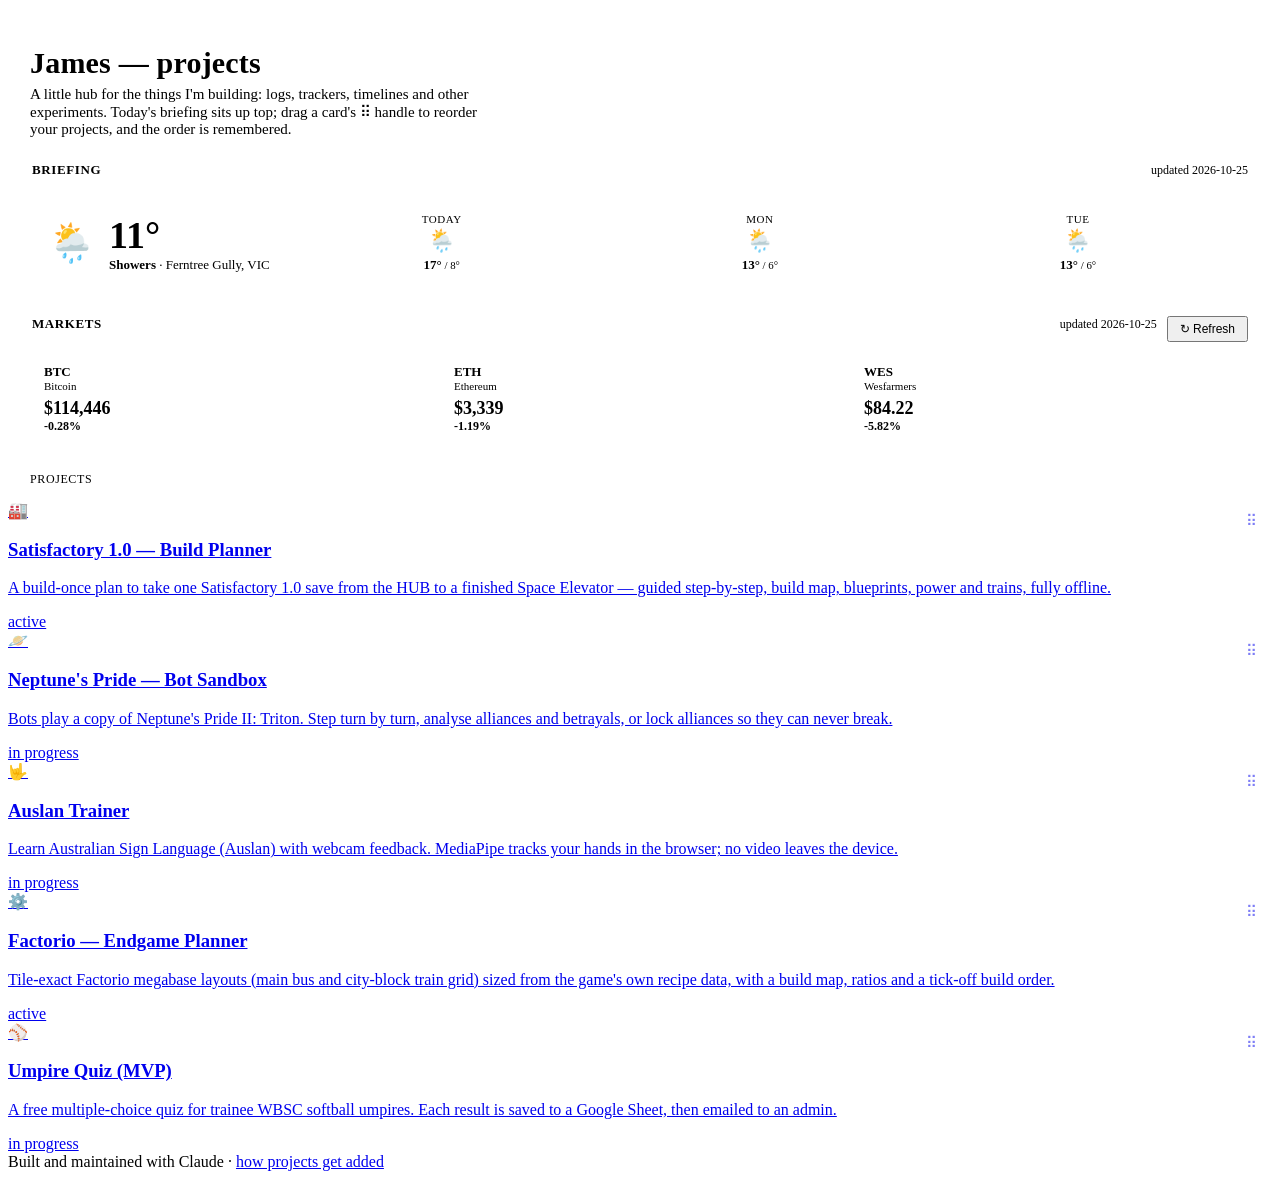
==== index.html @ 01be4ff9 "Add umpire quiz MVP: static quiz page + Apps Script backend Quiz page posts results as text/plain JS" ====
<!doctype html>
<html lang="en">
<head>
<meta charset="utf-8" />
<meta name="viewport" content="width=device-width, initial-scale=1" />
<title>jamessw · projects</title>
<link rel="stylesheet" href="assets/hub.css" />
<style>
  /* page-specific bits for the landing menu */
  .hero{max-width:var(--maxw);margin:0 auto;padding:38px 22px 6px}
  .hero h1{margin:0 0 6px;font-size:30px;letter-spacing:.2px}
  .hero p{margin:0;color:var(--muted);font-size:15px;max-width:60ch}

  .section-label{max-width:var(--maxw);margin:26px auto 0;padding:0 22px;
    color:var(--muted);font-size:12px;text-transform:uppercase;letter-spacing:.6px}

  /* ---- locked briefing + markets feed ---- */
  .feed{max-width:var(--maxw);margin:18px auto 0;padding:0 22px;display:flex;flex-direction:column;gap:18px}
  .feed .panel-head{display:flex;align-items:baseline;gap:10px;margin:0 2px 10px}
  .feed .panel-head h2{margin:0;font-size:13px;text-transform:uppercase;letter-spacing:.6px;color:var(--muted);font-weight:700}
  .feed .panel-head .grow{flex:1}
  .feed .panel-head .block-meta{color:var(--muted);font-size:12px}

  /* ---- briefing (weather) ---- */
  .wx{background:var(--panel);border:1px solid var(--line);border-radius:var(--radius);
    padding:16px 18px;box-shadow:var(--shadow);display:flex;align-items:center;gap:18px;flex-wrap:wrap}
  .wx .now{display:flex;align-items:center;gap:14px;min-width:200px}
  .wx .now .ico{font-size:38px;line-height:1}
  .wx .now .t{font-size:38px;font-weight:800;font-variant-numeric:tabular-nums}
  .wx .now .meta{color:var(--muted);font-size:13px}
  .wx .now .meta b{color:var(--text)}
  .wx .days{display:flex;gap:10px;flex:1;flex-wrap:wrap}
  .wx .day{background:var(--panel2);border:1px solid var(--line);border-radius:10px;
    padding:9px 12px;text-align:center;min-width:78px;flex:1}
  .wx .day .d{font-size:11px;color:var(--muted);text-transform:uppercase;letter-spacing:.05em}
  .wx .day .ic{font-size:22px;margin:3px 0}
  .wx .day .r{font-size:13px;font-weight:700;font-variant-numeric:tabular-nums}
  .wx .day .r small{color:var(--muted);font-weight:400}

  /* ---- markets ---- */
  .mk{display:grid;grid-template-columns:repeat(auto-fit,minmax(150px,1fr));gap:10px}
  .tick{background:var(--panel);border:1px solid var(--line);border-radius:12px;
    padding:12px 14px;box-shadow:var(--shadow)}
  .tick .code{font-size:13px;font-weight:700}
  .tick .nm{color:var(--muted);font-size:11px;margin-bottom:6px}
  .tick .px{font-size:18px;font-weight:800;font-variant-numeric:tabular-nums}
  .tick .pct{font-size:12px;font-weight:700;font-variant-numeric:tabular-nums}
  .mk-refresh{padding:4px 11px;font-size:12px;align-self:center}
  .mk-refresh[disabled]{opacity:.6;cursor:progress}
  .up{color:var(--green)} .down{color:var(--red)} .flat{color:var(--muted)}
  .blk-empty{color:var(--muted);font-size:13px;background:var(--panel);border:1px solid var(--line);
    border-radius:var(--radius);padding:14px 16px}

  /* ---- reorderable project cards ---- */
  #grid .card{position:relative}
  .card-grip{position:absolute;top:10px;right:10px;cursor:grab;color:var(--muted);font-size:15px;
    line-height:1;padding:3px 5px;border-radius:6px;touch-action:none;user-select:none;opacity:.5;
    transition:opacity .15s,color .15s,background .15s}
  .card-grip:hover{opacity:1;color:var(--text);background:var(--panel2)}
  .card.dragging{opacity:.55;cursor:grabbing;outline:1px dashed var(--accent);outline-offset:-1px}
  .card.dragging .card-grip{cursor:grabbing}
</style>
</head>
<body>
<div class="hero">
  <h1>James&nbsp;— projects</h1>
  <p>A little hub for the things I'm building: logs, trackers, timelines and other
     experiments. Today's briefing sits up top; drag a card's ⠿ handle to reorder
     your projects, and the order is remembered.</p>
</div>

<div class="feed">
  <section>
    <div class="panel-head"><h2>Briefing</h2><span class="grow"></span><span class="block-meta" id="wxMeta"></span></div>
    <div id="wxBox"></div>
  </section>
  <section>
    <div class="panel-head"><h2>Markets</h2><span class="grow"></span><span class="block-meta" id="mkMeta"></span>
      <button class="toggle mk-refresh" id="mkRefresh" type="button" title="Fetch the latest prices">↻ Refresh</button></div>
    <div id="mkBox"></div>
  </section>
</div>

<div class="section-label">Projects</div>
<div class="wrap" style="padding-top:14px">
  <div class="grid" id="grid"></div>
</div>

<footer class="site" id="footer"></footer>

<script>
/* To add a project: drop its folder in the repo, then add a card here.
   Use a relative `href` (e.g. "satisfactory/") so links work before and after the
   repo is renamed to jamessw-ntv.github.io. status: "active" | "wip" | "planned".
   Leave href "" for planned projects that don't have a page yet. */
const PROJECTS = [
  { ico:"🏭", title:"Satisfactory 1.0 — Build Planner", href:"satisfactory/",
    status:"active", desc:"A build-once plan to take one Satisfactory 1.0 save from the HUB to a finished Space Elevator — guided step-by-step, build map, blueprints, power and trains, fully offline." },
  { ico:"🪐", title:"Neptune's Pride — Bot Sandbox", href:"neptunes-sandbox/",
    status:"wip", desc:"Bots play a copy of Neptune's Pride II: Triton. Step turn by turn, analyse alliances and betrayals, or lock alliances so they can never break." },
  { ico:"🤟", title:"Auslan Trainer", href:"auslan/",
    status:"wip", desc:"Learn Australian Sign Language (Auslan) with webcam feedback. MediaPipe tracks your hands in the browser; no video leaves the device." },
  { ico:"⚙️", title:"Factorio — Endgame Planner", href:"factorio/",
    status:"active", desc:"Tile-exact Factorio megabase layouts (main bus and city-block train grid) sized from the game's own recipe data, with a build map, ratios and a tick-off build order." },
  { ico:"⚾", title:"Umpire Quiz (MVP)", href:"quiz/",
    status:"wip", desc:"A free multiple-choice quiz for trainee WBSC softball umpires. Each result is saved to a Google Sheet, then emailed to an admin." },
];

const esc = s => String(s==null?"":s).replace(/[&<>"]/g,c=>({"&":"&amp;","<":"&lt;",">":"&gt;",'"':"&quot;"}[c]));
const STATUS = { active:"active", wip:"in progress", planned:"planned" };
const num = (v,d=2) => (v==null||isNaN(v)) ? "—" : Number(v).toLocaleString(undefined,{minimumFractionDigits:d,maximumFractionDigits:d});

function card(p){
  const live = p.href && p.status!=="planned";
  const grip = `<span class="card-grip" title="Drag to reorder">⠿</span>`;
  const tag = `<div class="badges"><span class="status ${esc(p.status)}">${esc(STATUS[p.status]||p.status)}</span></div>`;
  const inner = `${grip}<div class="ico">${esc(p.ico||"📦")}</div><h3>${esc(p.title)}</h3><p>${esc(p.desc||"")}</p>${tag}`;
  const key = esc(p.href || p.title);
  return live
    ? `<a class="card" href="${esc(p.href)}" data-key="${key}" draggable="false">${inner}</a>`
    : `<div class="card disabled" data-key="${key}">${inner}</div>`;
}
const grid = document.getElementById("grid");
grid.innerHTML = PROJECTS.map(card).join("");
document.getElementById("footer").innerHTML =
  `Built and maintained with Claude · <a href="docs/PORTING.md">how projects get added</a>`;

/* ---------- live briefing + markets (from the personal data feed) ------------- */
const RAW = "https://raw.githubusercontent.com/jamessw-ntv/jamessw-ntv.github.io/main/personal/data.json";
async function loadFeed(){
  const bust = "?_=" + Date.now();
  for(const url of [RAW + bust, "personal/data.json" + bust]){
    try{ const r = await fetch(url,{cache:"no-store"}); if(r.ok) return await r.json(); }catch(e){}
  }
  return null;
}
function pctCls(p){ return p==null ? "flat" : p>0 ? "up" : p<0 ? "down" : "flat"; }
function pctStr(p){ return p==null ? "—" : (p>0?"+":"") + Number(p).toFixed(2) + "%"; }
function stampAge(meta){
  if(!meta || !meta.fetched) return "";
  const t = new Date(meta.fetched), mins = Math.max(0, Math.round((Date.now()-t.getTime())/60000));
  return mins<1 ? "updated just now" : mins<60 ? "updated "+mins+"m ago"
    : mins<1440 ? "updated "+Math.round(mins/60)+"h ago" : "updated "+t.toISOString().slice(0,10);
}
function renderBriefing(d){
  const box = document.getElementById("wxBox");
  const w = (d && d.weather) || {}; const n = w.now || {};
  if(n.temp == null && !(w.days||[]).length){ box.innerHTML = `<div class="blk-empty">Live weather isn't available right now.</div>`; return; }
  const days = (w.days||[]).slice(0,3).map(x=>`<div class="day">
      <div class="d">${esc(x.day)}</div><div class="ic">${esc(x.icon||"")}</div>
      <div class="r">${x.max==null?"—":Math.round(x.max)}°<small> / ${x.min==null?"—":Math.round(x.min)}°</small></div>
    </div>`).join("");
  box.innerHTML = `<div class="wx">
      <div class="now"><div class="ico">${esc(n.icon||"")}</div>
        <div><div class="t">${n.temp==null?"—":Math.round(n.temp)}°</div>
          <div class="meta"><b>${esc(n.desc||"")}</b> · ${esc(w.place||"")}</div></div>
      </div>
      <div class="days">${days}</div>
    </div>`;
}
function tick(r){
  return `<div class="tick"><div class="code">${esc(r.code)}</div><div class="nm">${esc(r.name||"")}</div>
    <div class="px">${r.price==null?"—":"$"+num(r.price, r.price>=1000?0:2)}</div>
    <div class="pct ${pctCls(r.pct)}">${pctStr(r.pct)}</div></div>`;
}
function renderMarkets(d){
  const box = document.getElementById("mkBox");
  const m = (d && d.markets) || {};
  const rows = [...(m.crypto||[]), ...((m.asx||[]).filter(r=>r.price!=null))];
  box.innerHTML = rows.length ? `<div class="mk">${rows.map(tick).join("")}</div>`
    : `<div class="blk-empty">Live market data isn't available right now.</div>`;
}
/* Crypto straight from CoinGecko (CORS-friendly) so Refresh is truly live;
   ASX has no browser-callable source, so it comes from the hourly feed. */
const CG_IDS = { BTC:"bitcoin", ETH:"ethereum" };
async function liveCrypto(m){
  try{
    const r = await fetch("https://api.coingecko.com/api/v3/simple/price?ids="
      + Object.values(CG_IDS).join(",") + "&vs_currencies=aud&include_24hr_change=true", {cache:"no-store"});
    if(!r.ok) return false;
    const cg = await r.json(); let hit = false;
    (m.crypto||[]).forEach(row=>{ const q = cg[CG_IDS[row.code]];
      if(q && q.aud!=null){ row.price = q.aud; row.pct = q.aud_24h_change; hit = true; } });
    return hit;
  }catch(e){ return false; }
}
async function refreshMarkets(){
  const btn = document.getElementById("mkRefresh");
  btn.disabled = true; btn.textContent = "↻ Refreshing…";
  const d = await loadFeed() || {};
  d.markets = d.markets || {};
  const live = await liveCrypto(d.markets);
  renderMarkets(d);
  const age = stampAge(d.meta);
  document.getElementById("mkMeta").textContent = live ? "crypto live · ASX " + (age||"n/a") : age;
  btn.disabled = false; btn.textContent = "↻ Refresh";
}
document.getElementById("mkRefresh").addEventListener("click", refreshMarkets);

(async function(){
  const d = await loadFeed();
  renderBriefing(d); renderMarkets(d);
  const age = stampAge(d && d.meta);
  document.getElementById("wxMeta").textContent = age;
  document.getElementById("mkMeta").textContent = age;
})();

/* ---------- drag-to-reorder project cards (pointer-based: mouse + touch) ------- */
const CARD_KEY = "hubCardOrder.v1";
function saveCardOrder(){
  const keys = [...grid.querySelectorAll(".card")].map(c=>c.dataset.key);
  try{ localStorage.setItem(CARD_KEY, JSON.stringify(keys)); }catch(e){}
}
function applyCardOrder(){
  let saved; try{ saved = JSON.parse(localStorage.getItem(CARD_KEY)||"null"); }catch(e){ saved=null; }
  if(!Array.isArray(saved)) return;
  saved.forEach(k=>{ const el = grid.querySelector(`.card[data-key="${CSS.escape(k)}"]`); if(el) grid.appendChild(el); });
}
applyCardOrder();

function insertTarget(x,y){
  let best=null, bestD=Infinity;
  for(const el of grid.querySelectorAll(".card:not(.dragging)")){
    const r=el.getBoundingClientRect(), cx=r.left+r.width/2, cy=r.top+r.height/2;
    const d=Math.hypot(x-cx,y-cy);
    if(d<bestD){ bestD=d; const after=(y>cy+6)||(Math.abs(y-cy)<=r.height/2 && x>cx); best={el,after}; }
  }
  return best;
}
grid.querySelectorAll(".card-grip").forEach(g=>{
  g.addEventListener("click", e=>{ e.preventDefault(); e.stopPropagation(); });
  g.addEventListener("pointerdown", e=>{
    e.preventDefault(); e.stopPropagation();
    const card = g.closest(".card"); card.classList.add("dragging");
    try{ g.setPointerCapture(e.pointerId); }catch(_){}
    const move = ev=>{
      const t = insertTarget(ev.clientX, ev.clientY);
      if(t && t.el){ grid.insertBefore(card, t.after ? t.el.nextSibling : t.el); }
    };
    const up = ()=>{
      window.removeEventListener("pointermove", move);
      window.removeEventListener("pointerup", up);
      card.classList.remove("dragging"); saveCardOrder();
    };
    window.addEventListener("pointermove", move);
    window.addEventListener("pointerup", up);
  });
});
</script>
</body>
</html>
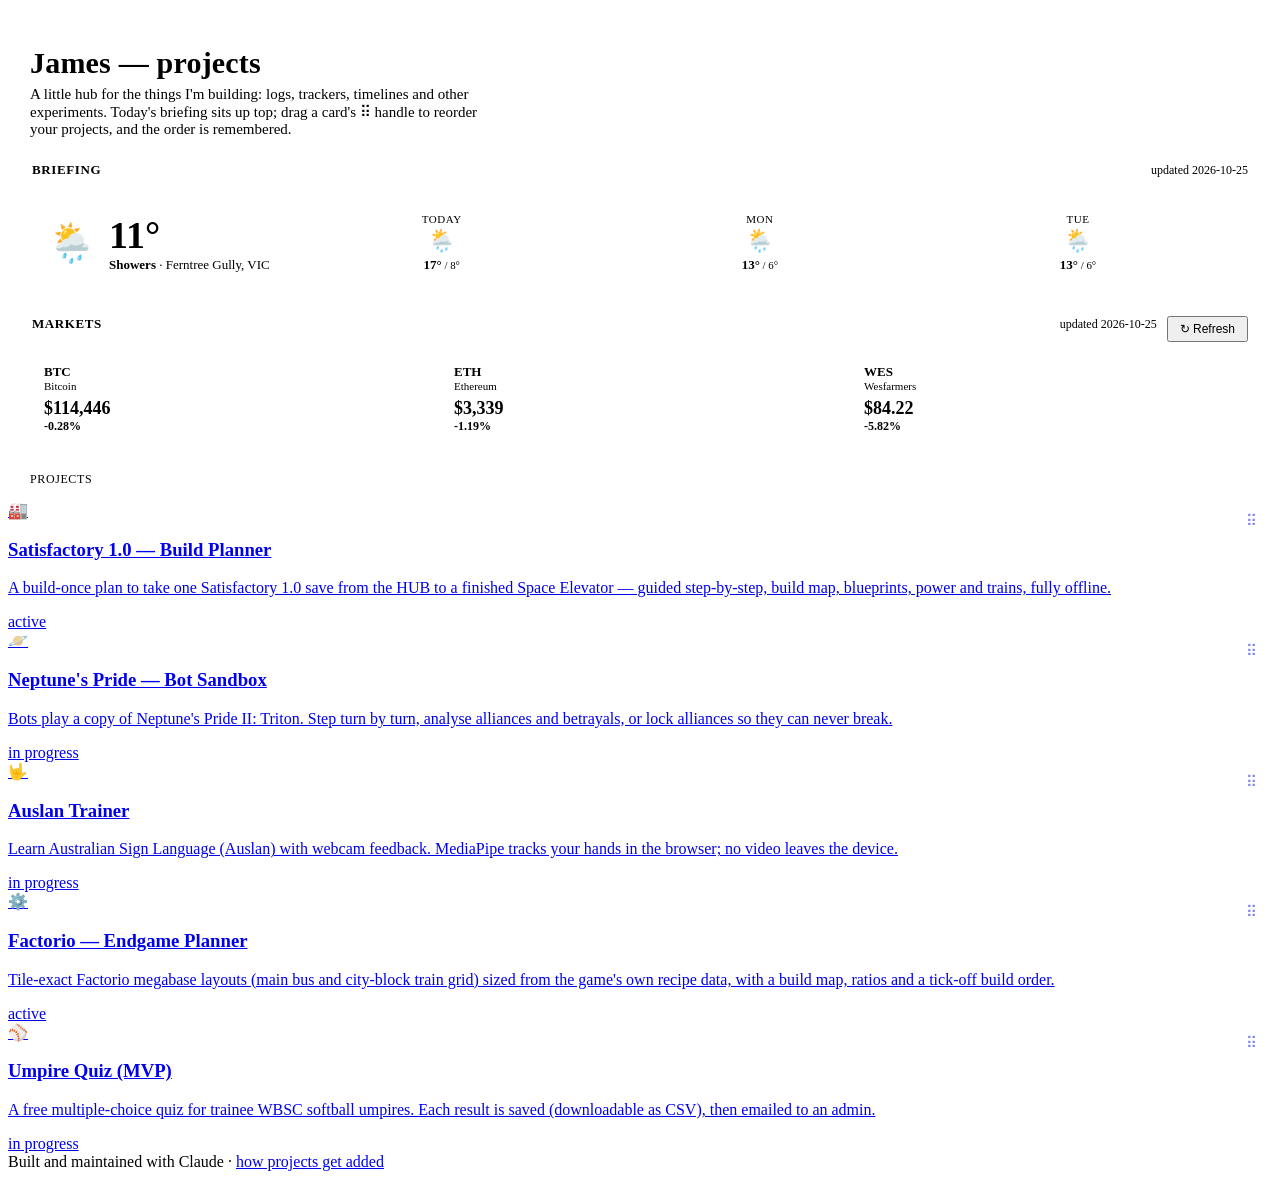
==== commit 1f45983f: "Quiz: replace Google Apps Script with a Cloudflare Worker + CSV export The Worker saves each result " ====
--- a/index.html
+++ b/index.html
@@ -103,7 +103,7 @@
   { ico:"⚙️", title:"Factorio — Endgame Planner", href:"factorio/",
     status:"active", desc:"Tile-exact Factorio megabase layouts (main bus and city-block train grid) sized from the game's own recipe data, with a build map, ratios and a tick-off build order." },
   { ico:"⚾", title:"Umpire Quiz (MVP)", href:"quiz/",
-    status:"wip", desc:"A free multiple-choice quiz for trainee WBSC softball umpires. Each result is saved to a Google Sheet, then emailed to an admin." },
+    status:"wip", desc:"A free multiple-choice quiz for trainee WBSC softball umpires. Each result is saved (downloadable as CSV), then emailed to an admin." },
 ];
 
 const esc = s => String(s==null?"":s).replace(/[&<>"]/g,c=>({"&":"&amp;","<":"&lt;",">":"&gt;",'"':"&quot;"}[c]));
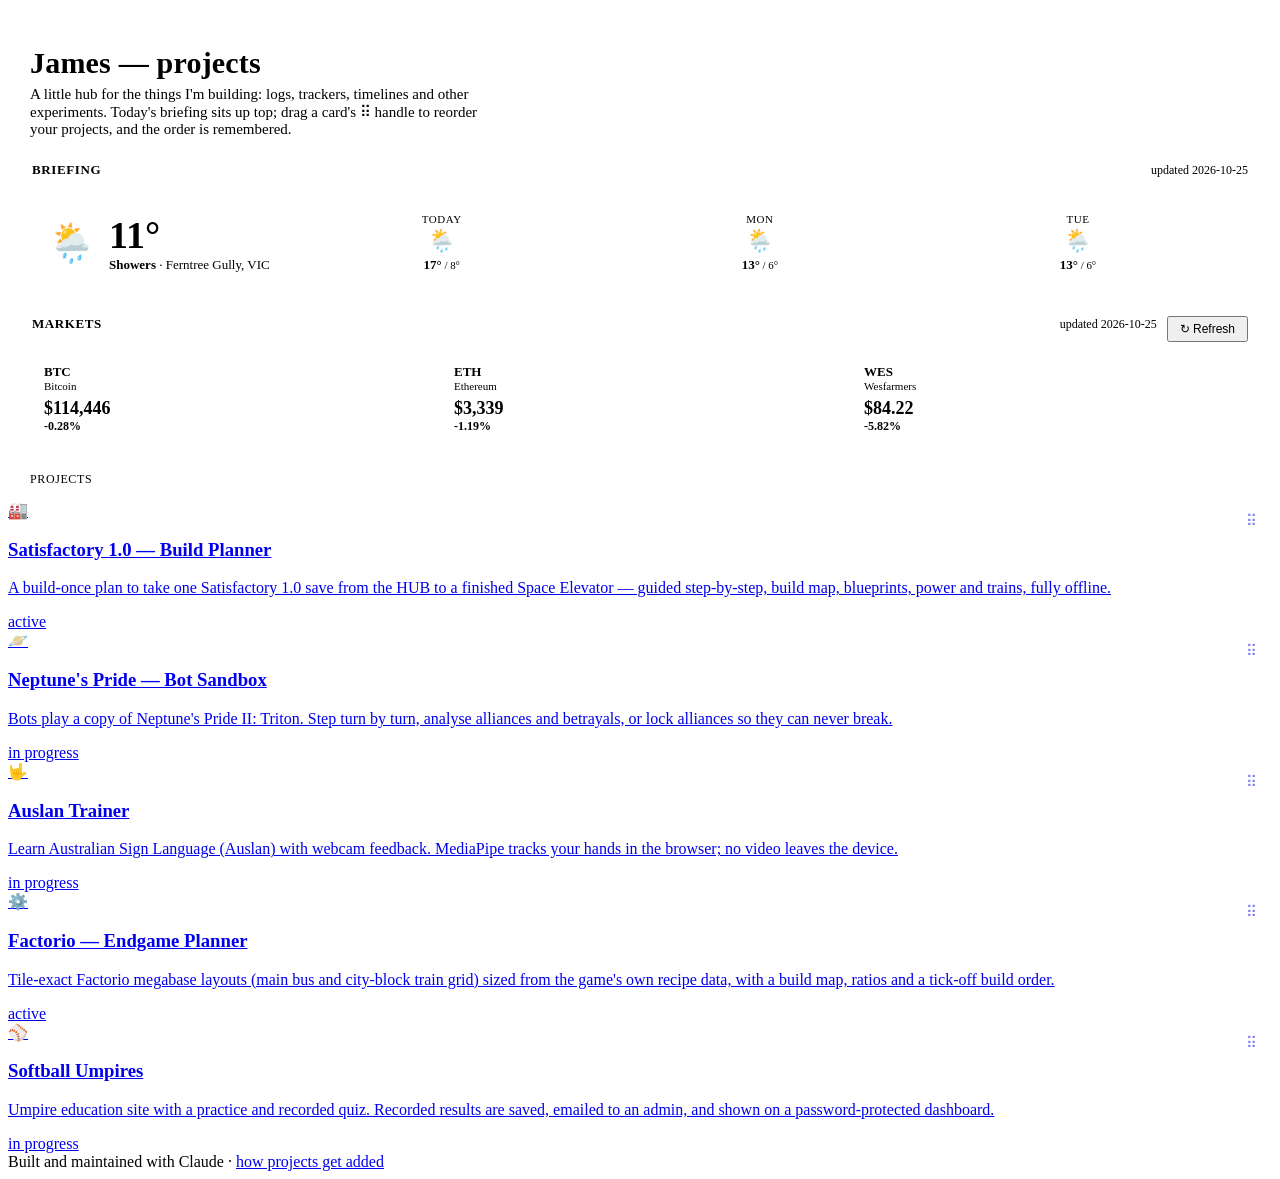
==== commit 1acf566d: "Softball Umpires: Alex's site becomes the quiz landing page - quiz/index.html is now Alex's approved" ====
--- a/index.html
+++ b/index.html
@@ -102,8 +102,8 @@
     status:"wip", desc:"Learn Australian Sign Language (Auslan) with webcam feedback. MediaPipe tracks your hands in the browser; no video leaves the device." },
   { ico:"⚙️", title:"Factorio — Endgame Planner", href:"factorio/",
     status:"active", desc:"Tile-exact Factorio megabase layouts (main bus and city-block train grid) sized from the game's own recipe data, with a build map, ratios and a tick-off build order." },
-  { ico:"⚾", title:"Umpire Quiz (MVP)", href:"quiz/",
-    status:"wip", desc:"A free multiple-choice quiz for trainee WBSC softball umpires. Each result is saved (downloadable as CSV), then emailed to an admin." },
+  { ico:"⚾", title:"Softball Umpires", href:"quiz/",
+    status:"wip", desc:"Umpire education site with a practice and recorded quiz. Recorded results are saved, emailed to an admin, and shown on a password-protected dashboard." },
 ];
 
 const esc = s => String(s==null?"":s).replace(/[&<>"]/g,c=>({"&":"&amp;","<":"&lt;",">":"&gt;",'"':"&quot;"}[c]));
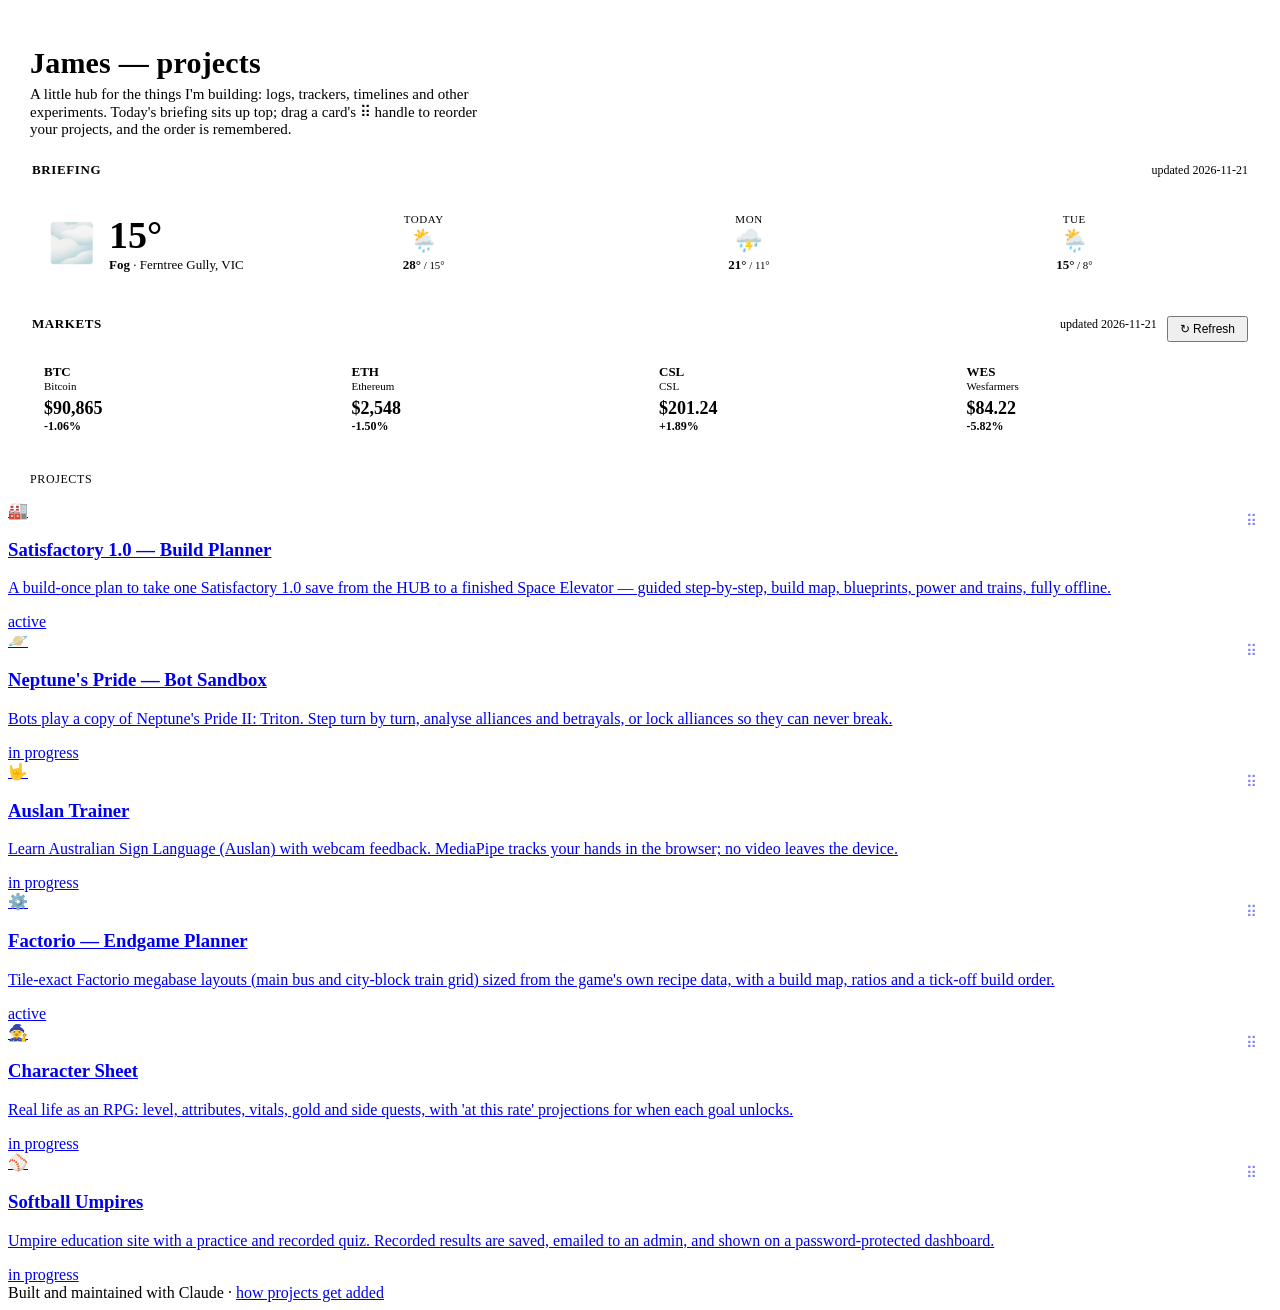
==== commit 5a067107: "Add Character Sheet project: life stats as an RPG Co-Authored-By: Claude Opus 5.5 <noreply@anthropic" ====
--- a/index.html
+++ b/index.html
@@ -102,6 +102,8 @@
     status:"wip", desc:"Learn Australian Sign Language (Auslan) with webcam feedback. MediaPipe tracks your hands in the browser; no video leaves the device." },
   { ico:"⚙️", title:"Factorio — Endgame Planner", href:"factorio/",
     status:"active", desc:"Tile-exact Factorio megabase layouts (main bus and city-block train grid) sized from the game's own recipe data, with a build map, ratios and a tick-off build order." },
+  { ico:"🧙", title:"Character Sheet", href:"character/",
+    status:"wip", desc:"Real life as an RPG: level, attributes, vitals, gold and side quests, with 'at this rate' projections for when each goal unlocks." },
   { ico:"⚾", title:"Softball Umpires", href:"quiz/",
     status:"wip", desc:"Umpire education site with a practice and recorded quiz. Recorded results are saved, emailed to an admin, and shown on a password-protected dashboard." },
 ];
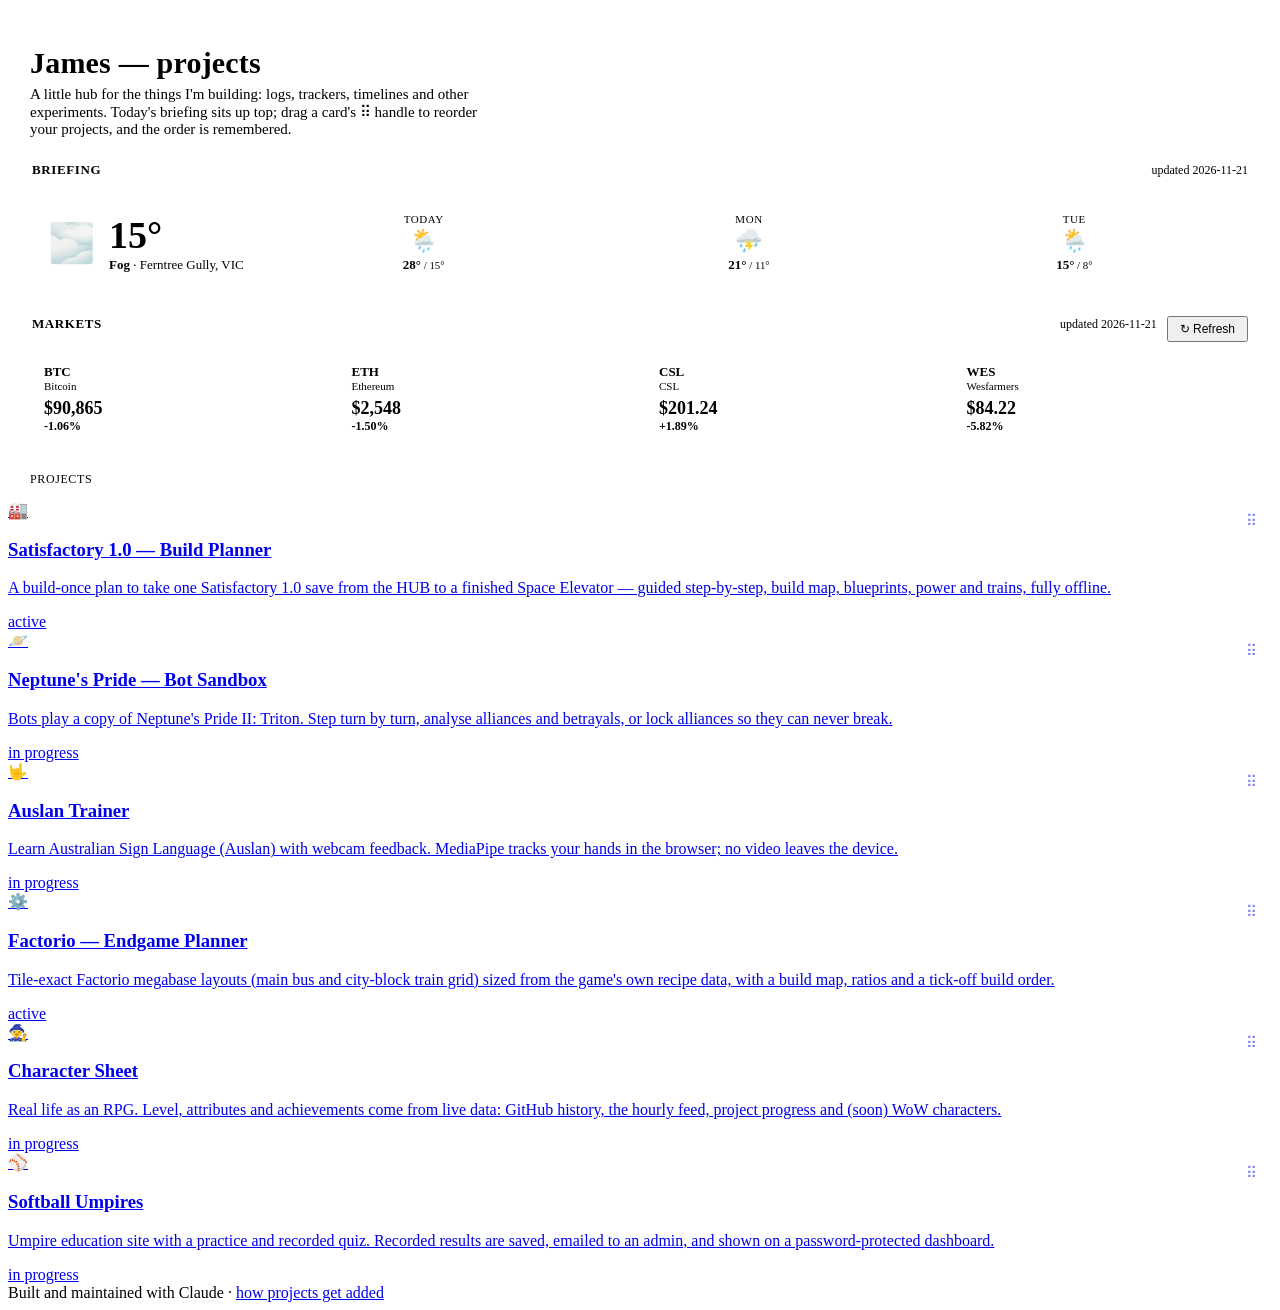
==== commit db3679f8: "Character Sheet: use real data instead of placeholders XP, level, attributes, inventory and achievem" ====
--- a/index.html
+++ b/index.html
@@ -103,7 +103,7 @@
   { ico:"⚙️", title:"Factorio — Endgame Planner", href:"factorio/",
     status:"active", desc:"Tile-exact Factorio megabase layouts (main bus and city-block train grid) sized from the game's own recipe data, with a build map, ratios and a tick-off build order." },
   { ico:"🧙", title:"Character Sheet", href:"character/",
-    status:"wip", desc:"Real life as an RPG: level, attributes, vitals, gold and side quests, with 'at this rate' projections for when each goal unlocks." },
+    status:"wip", desc:"Real life as an RPG. Level, attributes and achievements come from live data: GitHub history, the hourly feed, project progress and (soon) WoW characters." },
   { ico:"⚾", title:"Softball Umpires", href:"quiz/",
     status:"wip", desc:"Umpire education site with a practice and recorded quiz. Recorded results are saved, emailed to an admin, and shown on a password-protected dashboard." },
 ];
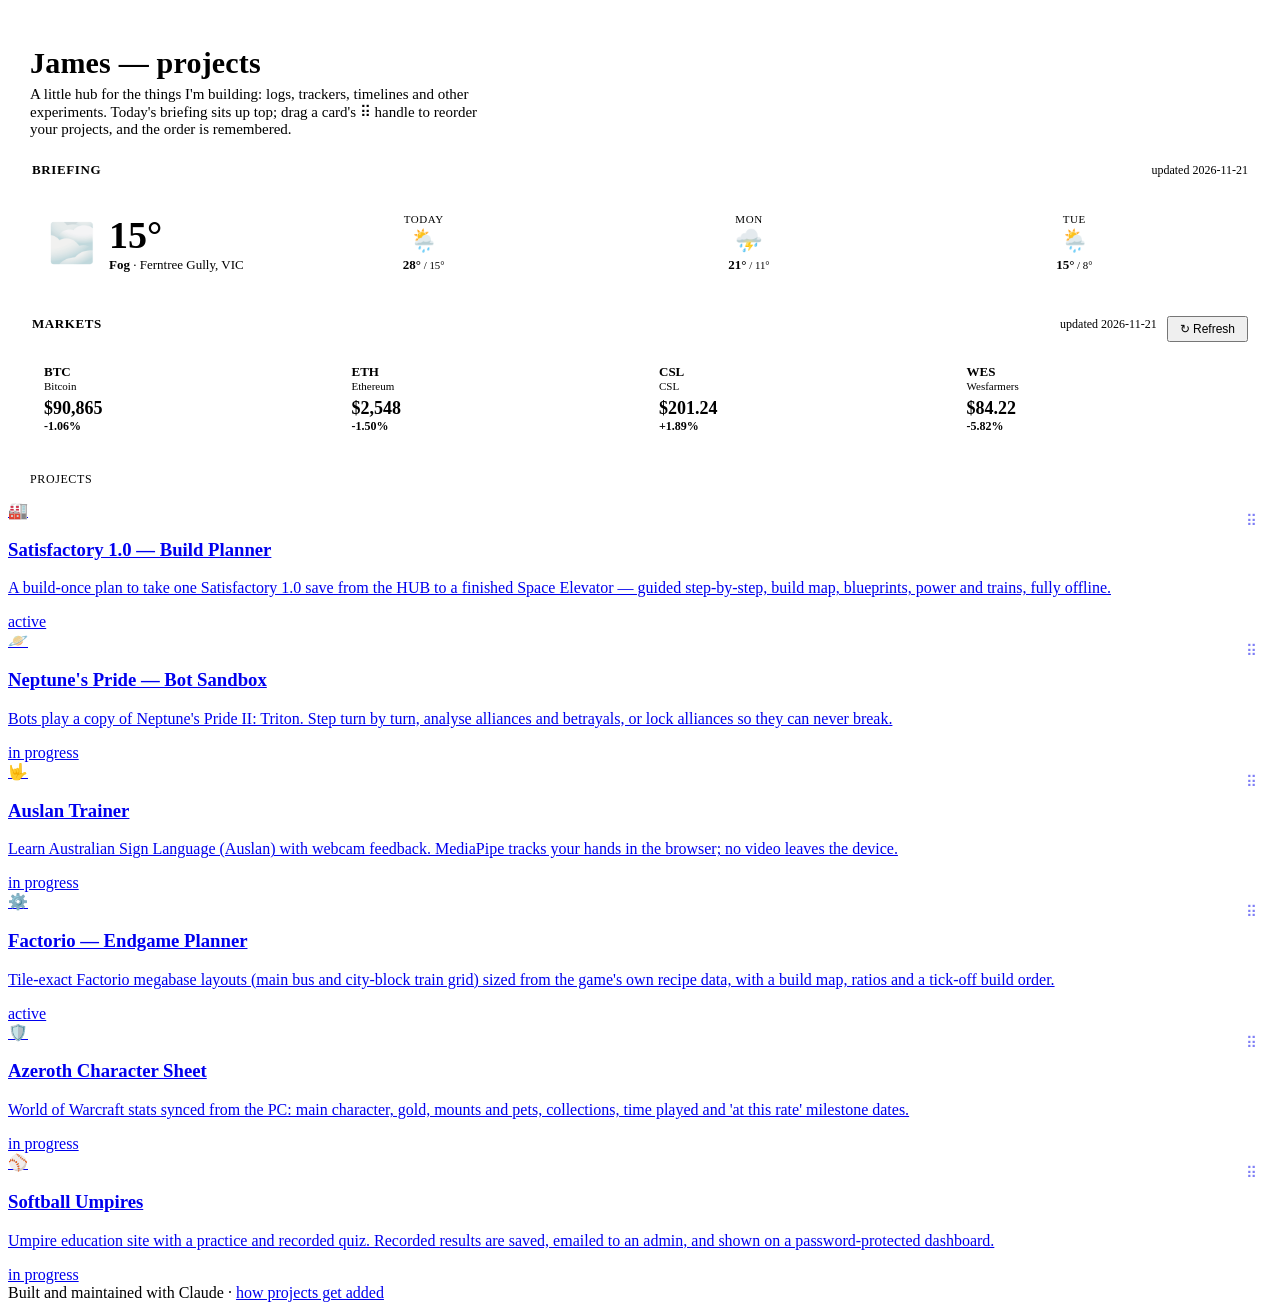
==== commit 5f0b43eb: "Make the character sheet WoW-specific Reads character/wow.json (synced from the PC's addon save file" ====
--- a/index.html
+++ b/index.html
@@ -102,8 +102,8 @@
     status:"wip", desc:"Learn Australian Sign Language (Auslan) with webcam feedback. MediaPipe tracks your hands in the browser; no video leaves the device." },
   { ico:"⚙️", title:"Factorio — Endgame Planner", href:"factorio/",
     status:"active", desc:"Tile-exact Factorio megabase layouts (main bus and city-block train grid) sized from the game's own recipe data, with a build map, ratios and a tick-off build order." },
-  { ico:"🧙", title:"Character Sheet", href:"character/",
-    status:"wip", desc:"Real life as an RPG. Level, attributes and achievements come from live data: GitHub history, the hourly feed, project progress and (soon) WoW characters." },
+  { ico:"🛡️", title:"Azeroth Character Sheet", href:"character/",
+    status:"wip", desc:"World of Warcraft stats synced from the PC: main character, gold, mounts and pets, collections, time played and 'at this rate' milestone dates." },
   { ico:"⚾", title:"Softball Umpires", href:"quiz/",
     status:"wip", desc:"Umpire education site with a practice and recorded quiz. Recorded results are saved, emailed to an admin, and shown on a password-protected dashboard." },
 ];
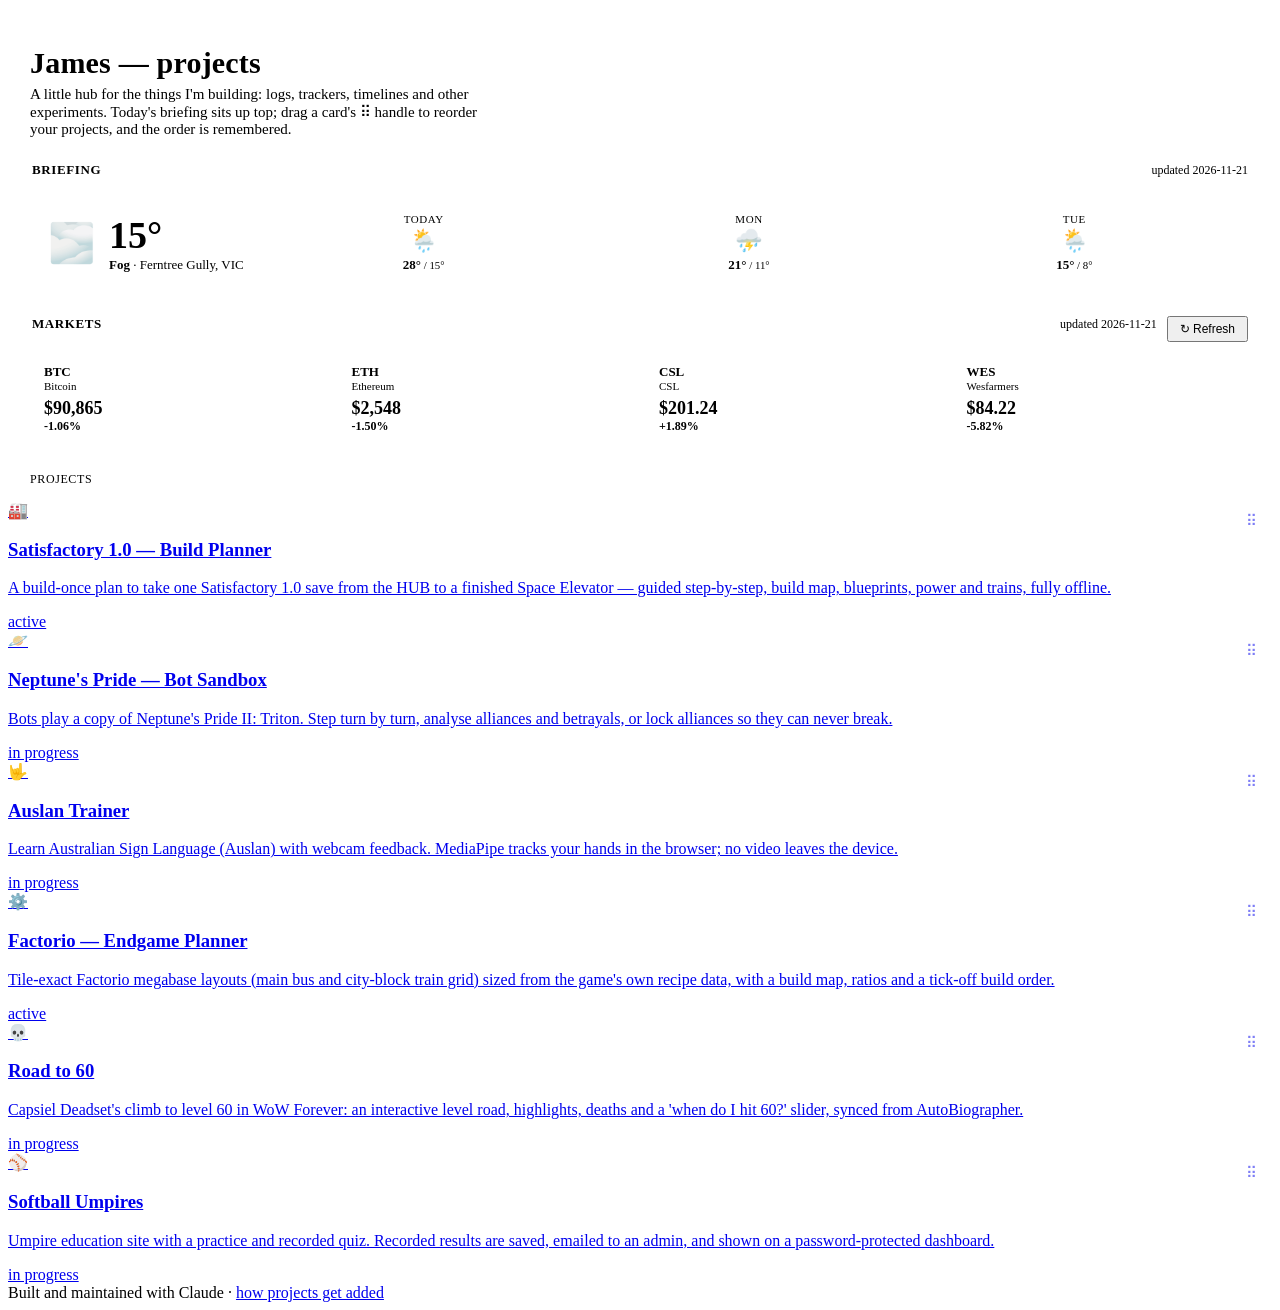
==== commit 5b035692: "Turn the character sheet into Road to 60 (WoW Forever) Focuses on one character, Capsiel Deadset: XP" ====
--- a/index.html
+++ b/index.html
@@ -102,8 +102,8 @@
     status:"wip", desc:"Learn Australian Sign Language (Auslan) with webcam feedback. MediaPipe tracks your hands in the browser; no video leaves the device." },
   { ico:"⚙️", title:"Factorio — Endgame Planner", href:"factorio/",
     status:"active", desc:"Tile-exact Factorio megabase layouts (main bus and city-block train grid) sized from the game's own recipe data, with a build map, ratios and a tick-off build order." },
-  { ico:"🛡️", title:"Azeroth Character Sheet", href:"character/",
-    status:"wip", desc:"World of Warcraft stats synced from the PC: main character, gold, mounts and pets, collections, time played and 'at this rate' milestone dates." },
+  { ico:"💀", title:"Road to 60", href:"character/",
+    status:"wip", desc:"Capsiel Deadset's climb to level 60 in WoW Forever: an interactive level road, highlights, deaths and a 'when do I hit 60?' slider, synced from AutoBiographer." },
   { ico:"⚾", title:"Softball Umpires", href:"quiz/",
     status:"wip", desc:"Umpire education site with a practice and recorded quiz. Recorded results are saved, emailed to an admin, and shown on a password-protected dashboard." },
 ];
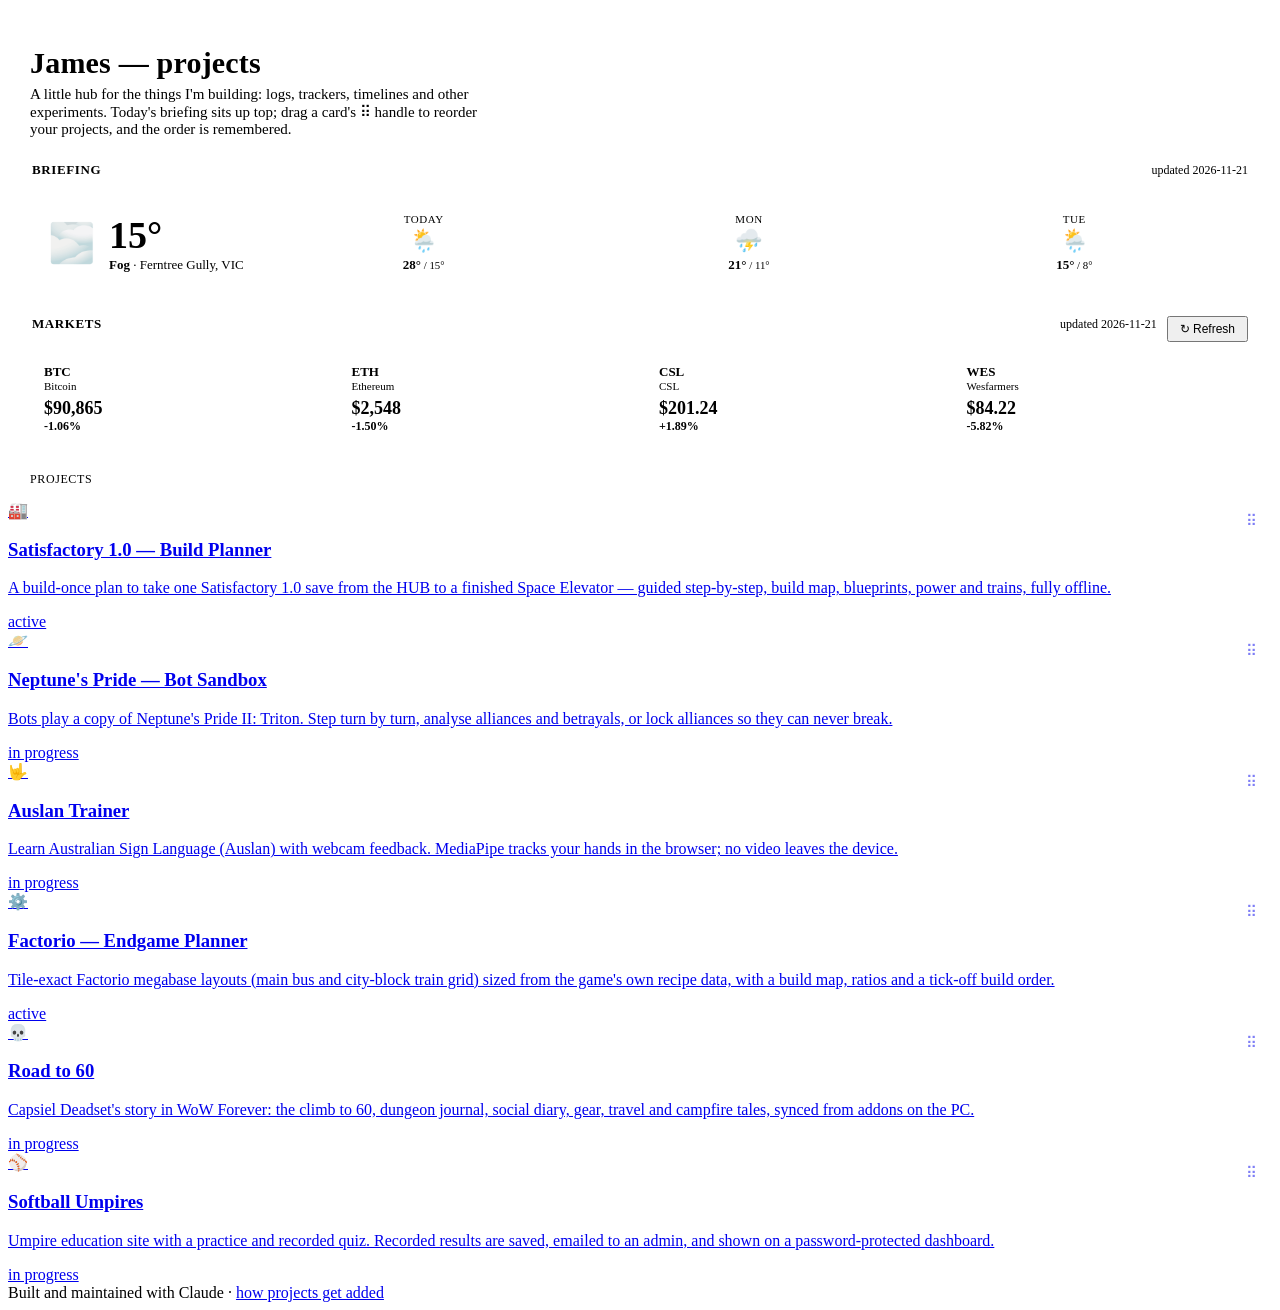
==== commit a6a6905c: "Road to 60: tabbed history snapshot with dungeon journal and social diary Adds Overview/Journey/Dung" ====
--- a/index.html
+++ b/index.html
@@ -103,7 +103,7 @@
   { ico:"⚙️", title:"Factorio — Endgame Planner", href:"factorio/",
     status:"active", desc:"Tile-exact Factorio megabase layouts (main bus and city-block train grid) sized from the game's own recipe data, with a build map, ratios and a tick-off build order." },
   { ico:"💀", title:"Road to 60", href:"character/",
-    status:"wip", desc:"Capsiel Deadset's climb to level 60 in WoW Forever: an interactive level road, highlights, deaths and a 'when do I hit 60?' slider, synced from AutoBiographer." },
+    status:"wip", desc:"Capsiel Deadset's story in WoW Forever: the climb to 60, dungeon journal, social diary, gear, travel and campfire tales, synced from addons on the PC." },
   { ico:"⚾", title:"Softball Umpires", href:"quiz/",
     status:"wip", desc:"Umpire education site with a practice and recorded quiz. Recorded results are saved, emailed to an admin, and shown on a password-protected dashboard." },
 ];
